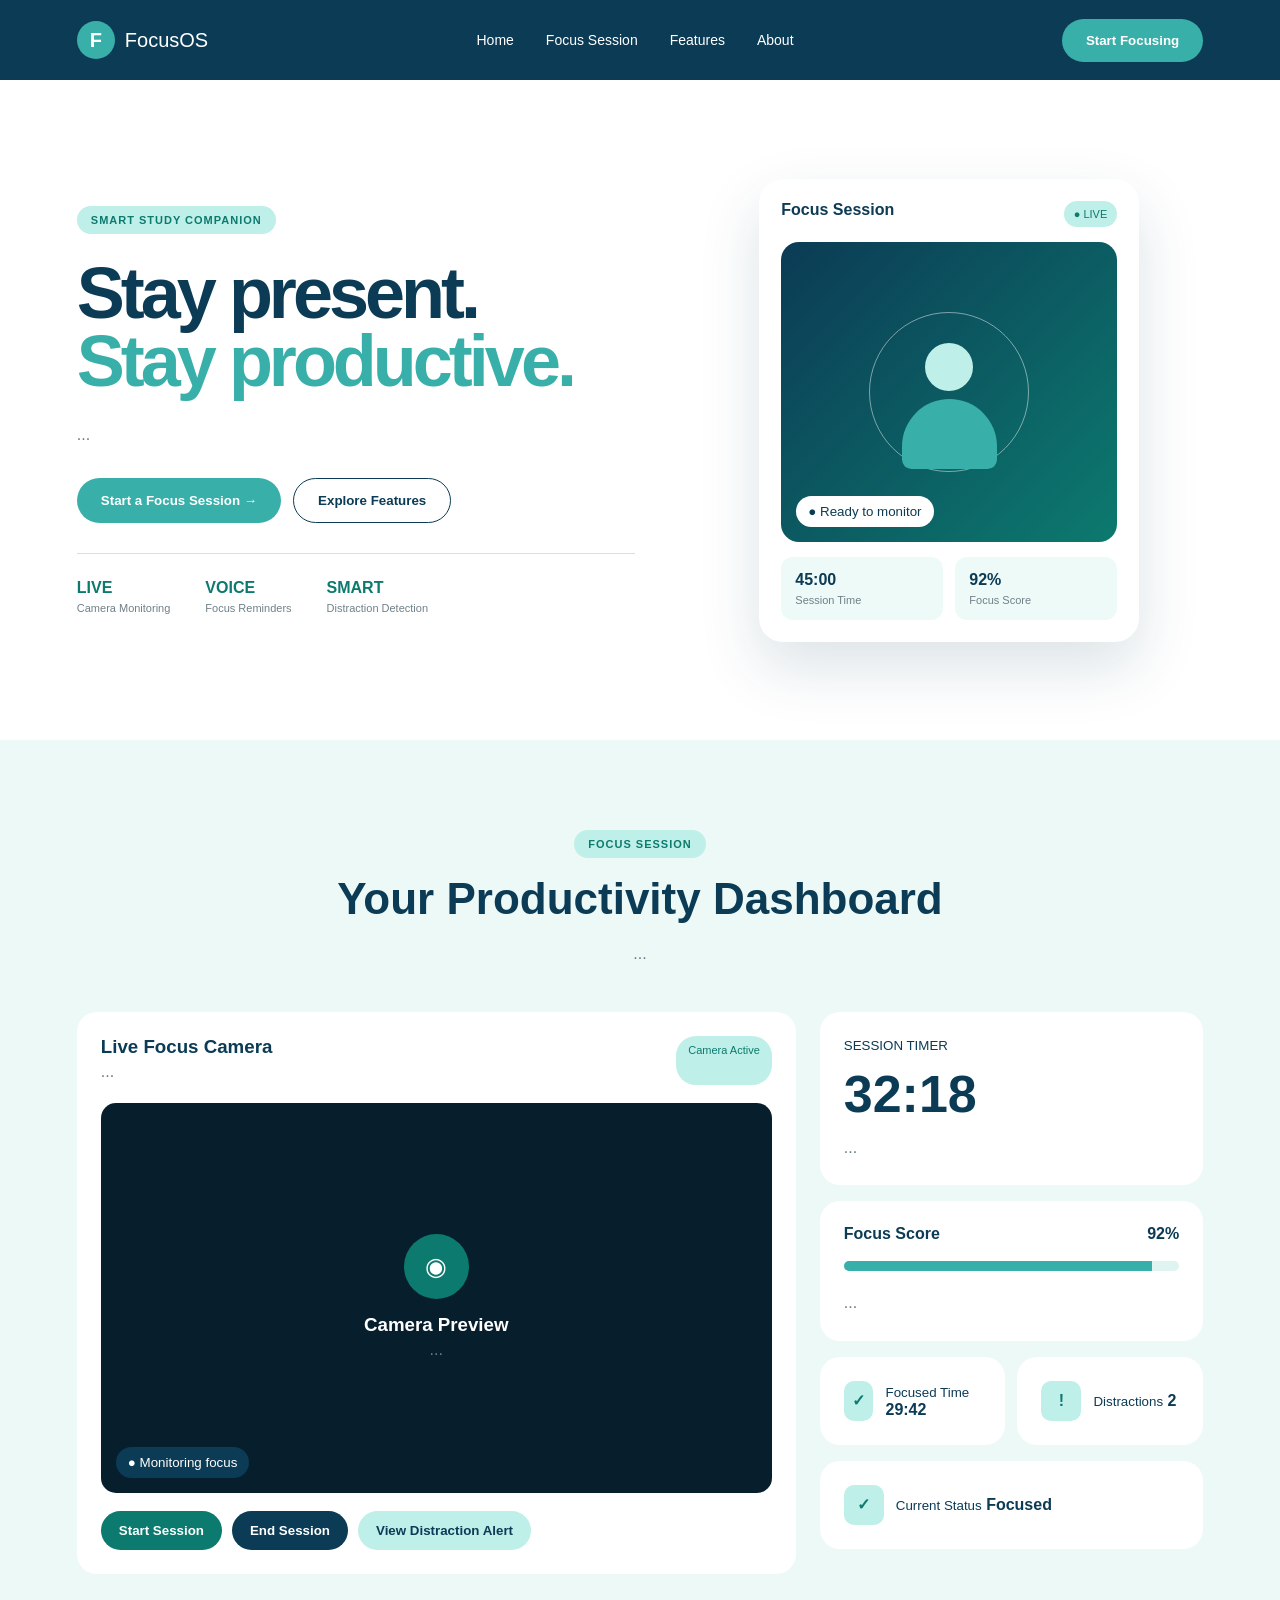
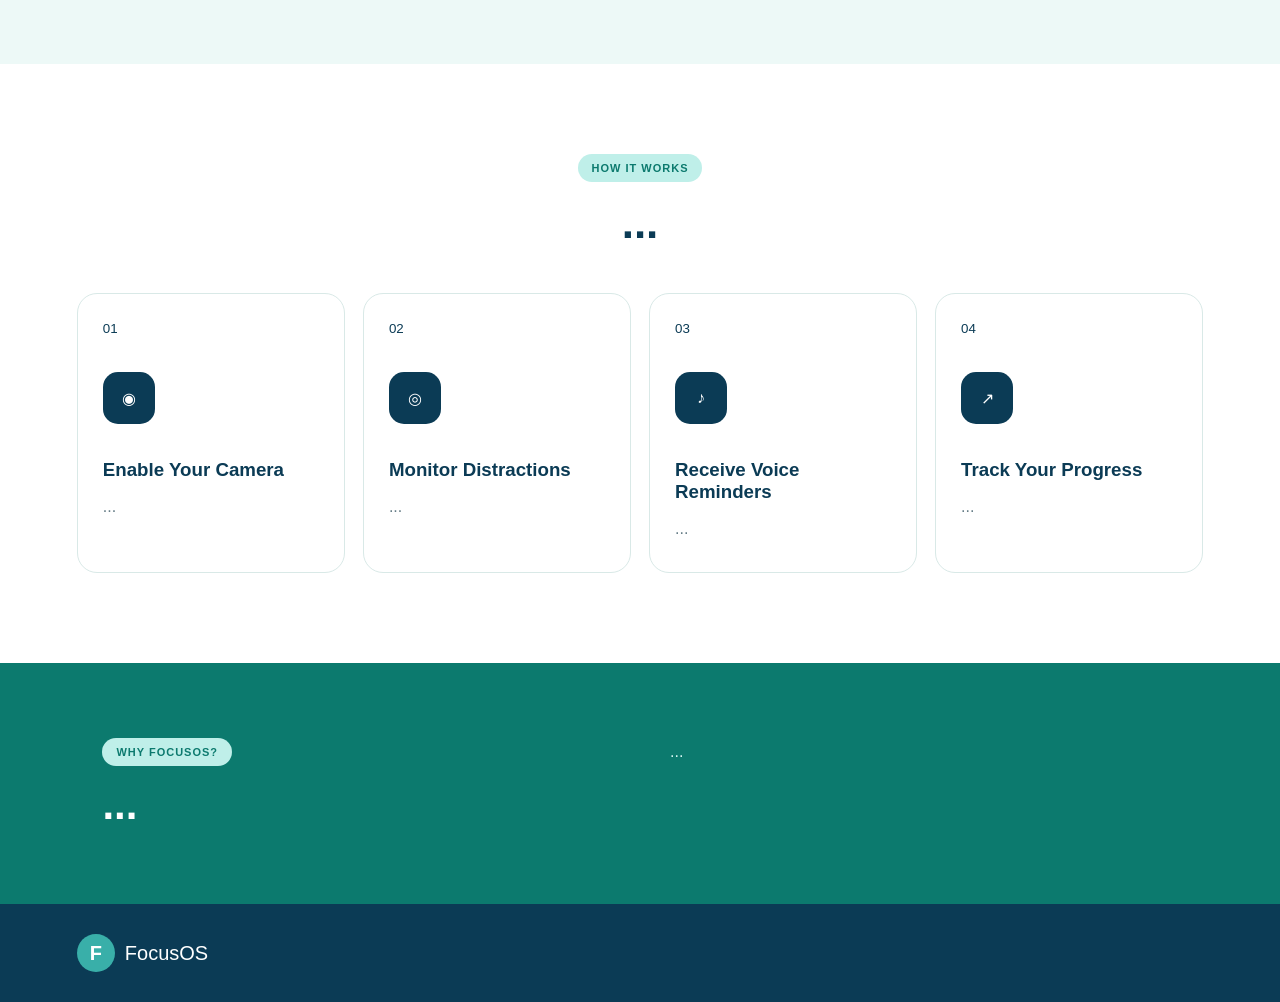
==== index.html @ e36669d1 "Add files via upload" ====
<!DOCTYPE html>
<html lang="en">
<head>
  <meta charset="UTF-8">
  <meta name="viewport" content="width=device-width, initial-scale=1.0">
  <title>FocusOS</title>
  <link rel="stylesheet" href="style.css">
</head>

<body>

<header>
  <div class="logo"><b>F</b><span>FocusOS</span></div>

  <nav>
    <a href="#home">Home</a>
    <a href="#session">Focus Session</a>
    <a href="#features">Features</a>
    <a href="#about">About</a>
  </nav>

  <button>Start Focusing</button>
</header>


<section class="hero" id="home">

  <div class="hero-text">
    <span class="tag">SMART STUDY COMPANION</span>

    <h1>
      Stay present.
      <em>Stay productive.</em>
    </h1>

    <p>...</p>

    <div class="buttons">
      <button>Start a Focus Session →</button>
      <button class="outline">Explore Features</button>
    </div>

    <div class="quick-info">
      <div><b>LIVE</b><span>Camera Monitoring</span></div>
      <div><b>VOICE</b><span>Focus Reminders</span></div>
      <div><b>SMART</b><span>Distraction Detection</span></div>
    </div>
  </div>


  <div class="preview">
    <div class="session-card">

      <div class="card-top">
        <b>Focus Session</b>
        <span>● LIVE</span>
      </div>

      <div class="fake-camera">
        <div class="person">
          <div class="head"></div>
          <div class="body"></div>
        </div>

        <small>● Ready to monitor</small>
      </div>

      <div class="results">
        <div><b>45:00</b><span>Session Time</span></div>
        <div><b>92%</b><span>Focus Score</span></div>
      </div>

    </div>
  </div>

</section>


<section class="session" id="session">

  <div class="title">
    <span class="tag">FOCUS SESSION</span>
    <h2>Your Productivity Dashboard</h2>
    <p>...</p>
  </div>


  <div class="dashboard">

    <div class="camera-box">

      <div class="camera-heading">
        <div>
          <h3>Live Focus Camera</h3>
          <p>...</p>
        </div>

        <span>Camera Active</span>
      </div>


      <div class="camera-screen">
        <div class="camera-icon">◉</div>
        <h3>Camera Preview</h3>
        <p>...</p>

        <small>● Monitoring focus</small>
      </div>


      <div class="camera-buttons">
        <button>Start Session</button>
        <button>End Session</button>
        <button>View Distraction Alert</button>
      </div>

    </div>


    <div class="stats">

      <div class="box timer">
        <small>SESSION TIMER</small>
        <strong>32:18</strong>
        <p>...</p>
      </div>


      <div class="box">
        <div class="score">
          <b>Focus Score</b>
          <b>92%</b>
        </div>

        <div class="bar"><span></span></div>

        <p>...</p>
      </div>


      <div class="mini-row">
        <div class="box mini">
          <span>✓</span>
          <div>
            <small>Focused Time</small>
            <b>29:42</b>
          </div>
        </div>

        <div class="box mini">
          <span>!</span>
          <div>
            <small>Distractions</small>
            <b>2</b>
          </div>
        </div>
      </div>


      <div class="box status">
        <span>✓</span>
        <div>
          <small>Current Status</small>
          <b>Focused</b>
        </div>
      </div>

    </div>

  </div>

</section>


<section class="features" id="features">

  <div class="title">
    <span class="tag">HOW IT WORKS</span>
    <h2>...</h2>
  </div>


  <div class="feature-grid">

    <article>
      <small>01</small>
      <span>◉</span>
      <h3>Enable Your Camera</h3>
      <p>...</p>
    </article>

    <article>
      <small>02</small>
      <span>◎</span>
      <h3>Monitor Distractions</h3>
      <p>...</p>
    </article>

    <article>
      <small>03</small>
      <span>♪</span>
      <h3>Receive Voice Reminders</h3>
      <p>...</p>
    </article>

    <article>
      <small>04</small>
      <span>↗</span>
      <h3>Track Your Progress</h3>
      <p>...</p>
    </article>

  </div>

</section>


<section class="why" id="about">
  <div>
    <span class="tag">WHY FOCUSOS?</span>
    <h2>...</h2>
  </div>

  <p>...</p>
</section>


<footer>
  <div class="logo"><b>F</b><span>FocusOS</span></div>
</footer>

</body>
</html>
---- style.css ----
*{
  box-sizing:border-box;
  margin:0;
  padding:0
}

body{
  font-family:Arial,sans-serif;
  color:#0B3B55;
  background:#fff
}

button{
  border:0;
  cursor:pointer;
  font-weight:bold
}

header{
  height:80px;
  padding:0 6%;
  background:#0B3B55;
  color:#fff;
  display:flex;
  align-items:center;
  justify-content:space-between
}

.logo{
  display:flex;
  align-items:center;
  gap:10px;
  font-size:20px
}

.logo b{
  width:38px;
  height:38px;
  border-radius:50%;
  background:#39AFA9;
  display:grid;
  place-items:center
}

nav{
  display:flex;
  gap:32px
}

nav a{
  color:#fff;
  text-decoration:none;
  font-size:14px
}

header button,
.buttons button{
  background:#39AFA9;
  color:#fff;
  padding:14px 24px;
  border-radius:30px
}

.hero{
  min-height:650px;
  padding:80px 6%;
  display:grid;
  grid-template-columns:1.1fr 1fr;
  align-items:center;
  gap:60px
}

.tag{
  display:inline-block;
  background:#BFEFE9;
  color:#0C7A6E;
  padding:8px 14px;
  border-radius:20px;
  font-size:11px;
  font-weight:bold;
  letter-spacing:1px
}

.hero h1{
  font-size:72px;
  line-height:.95;
  margin:25px 0;
  letter-spacing:-4px
}

.hero h1 em{
  color:#39AFA9;
  font-style:normal;
  display:block
}

p{
  color:#667d87;
  line-height:1.7
}

.buttons{
  display:flex;
  gap:12px;
  margin:30px 0
}

.buttons .outline{
  background:#fff;
  color:#0B3B55;
  border:1px solid #0B3B55
}

.quick-info{
  display:flex;
  gap:35px;
  border-top:1px solid #ddd;
  padding-top:25px
}

.quick-info div,
.results div{
  display:flex;
  flex-direction:column;
  gap:5px
}

.quick-info b{
  color:#0C7A6E
}

.quick-info span,
.results span{
  font-size:11px;
  color:#6f8088
}

.preview{
  display:grid;
  place-items:center;
  min-height:500px
}

.session-card{
  width:380px;
  padding:22px;
  background:#fff;
  border-radius:24px;
  box-shadow:0 25px 60px #0b3b5525
}

.card-top,
.score{
  display:flex;
  justify-content:space-between;
  margin-bottom:15px
}

.card-top span{
  background:#BFEFE9;
  color:#0C7A6E;
  padding:7px 10px;
  border-radius:20px;
  font-size:11px
}

.fake-camera{
  height:300px;
  border-radius:18px;
  background:linear-gradient(135deg,#0B3B55,#0C7A6E);
  display:grid;
  place-items:center;
  position:relative
}

.fake-camera small{
  position:absolute;
  bottom:15px;
  left:15px;
  background:#fff;
  padding:8px 12px;
  border-radius:20px
}

.person{
  width:160px;
  height:160px;
  border:1px solid #ffffff77;
  border-radius:50%;
  display:flex;
  flex-direction:column;
  align-items:center;
  padding-top:30px
}

.head{
  width:48px;
  height:48px;
  border-radius:50%;
  background:#BFEFE9
}

.body{
  width:95px;
  height:70px;
  margin-top:8px;
  background:#39AFA9;
  border-radius:50px 50px 10px 10px
}

.results{
  display:grid;
  grid-template-columns:1fr 1fr;
  gap:12px;
  margin-top:15px
}

.results div{
  background:#eefaf8;
  padding:14px;
  border-radius:12px
}

.session{
  background:#edf9f7;
  padding:90px 6%
}

.title{
  text-align:center;
  max-width:700px;
  margin:0 auto 45px
}

.title h2{
  font-size:44px;
  margin:16px 0
}

.dashboard{
  max-width:1200px;
  margin:auto;
  display:grid;
  grid-template-columns:1.5fr .8fr;
  gap:24px
}

.camera-box,
.box{
  background:#fff;
  border-radius:20px;
  padding:24px
}

.camera-heading{
  display:flex;
  justify-content:space-between;
  margin-bottom:18px
}

.camera-heading>span{
  background:#BFEFE9;
  color:#0C7A6E;
  padding:8px 12px;
  border-radius:20px;
  font-size:11px
}

.camera-screen{
  height:390px;
  border-radius:15px;
  background:#071f2c;
  color:#fff;
  display:flex;
  flex-direction:column;
  align-items:center;
  justify-content:center;
  position:relative
}

.camera-icon{
  width:65px;
  height:65px;
  border-radius:50%;
  background:#0C7A6E;
  display:grid;
  place-items:center;
  font-size:25px;
  margin-bottom:15px
}

.camera-screen small{
  position:absolute;
  bottom:15px;
  left:15px;
  background:#0b3b55;
  padding:8px 12px;
  border-radius:20px
}

.camera-buttons{
  display:flex;
  gap:10px;
  margin-top:18px
}

.camera-buttons button{
  padding:12px 18px;
  border-radius:25px;
  background:#0C7A6E;
  color:#fff
}

.camera-buttons button:nth-child(2){
  background:#0B3B55
}

.camera-buttons button:nth-child(3){
  background:#BFEFE9;
  color:#0B3B55
}

.stats{
  display:flex;
  flex-direction:column;
  gap:16px
}

.timer strong{
  display:block;
  font-size:52px;
  margin:10px 0
}

.bar{
  height:10px;
  background:#dff3f0;
  border-radius:20px;
  overflow:hidden;
  margin:18px 0
}

.bar span{
  display:block;
  width:92%;
  height:100%;
  background:#39AFA9
}

.mini-row{
  display:grid;
  grid-template-columns:1fr 1fr;
  gap:12px
}

.mini,
.status{
  display:flex;
  align-items:center;
  gap:12px
}

.mini>span,
.status>span{
  width:40px;
  height:40px;
  border-radius:10px;
  background:#BFEFE9;
  display:grid;
  place-items:center;
  color:#0C7A6E;
  font-weight:bold
}

.features{
  padding:90px 6%
}

.feature-grid{
  max-width:1200px;
  margin:auto;
  display:grid;
  grid-template-columns:repeat(4,1fr);
  gap:18px
}

article{
  min-height:280px;
  padding:25px;
  border:1px solid #d9e9e7;
  border-radius:20px
}

article>span{
  width:52px;
  height:52px;
  display:grid;
  place-items:center;
  margin:35px 0;
  border-radius:15px;
  background:#0B3B55;
  color:#fff
}

article h3{
  margin-bottom:12px
}

.why{
  padding:75px 8%;
  background:#0C7A6E;
  color:#fff;
  display:grid;
  grid-template-columns:1fr 1fr;
  gap:60px
}

.why h2{
  font-size:42px;
  margin-top:15px
}

.why p{
  color:#d5f6f2
}

footer{
  background:#0B3B55;
  color:#fff;
  padding:30px 6%
}

@media(max-width:900px){
  nav{display:none}
  .hero,.dashboard,.why{grid-template-columns:1fr}
  .feature-grid{grid-template-columns:1fr 1fr}
}

@media(max-width:600px){
  .hero h1{font-size:50px}
  .feature-grid,.mini-row{grid-template-columns:1fr}
  .quick-info{flex-direction:column}
}
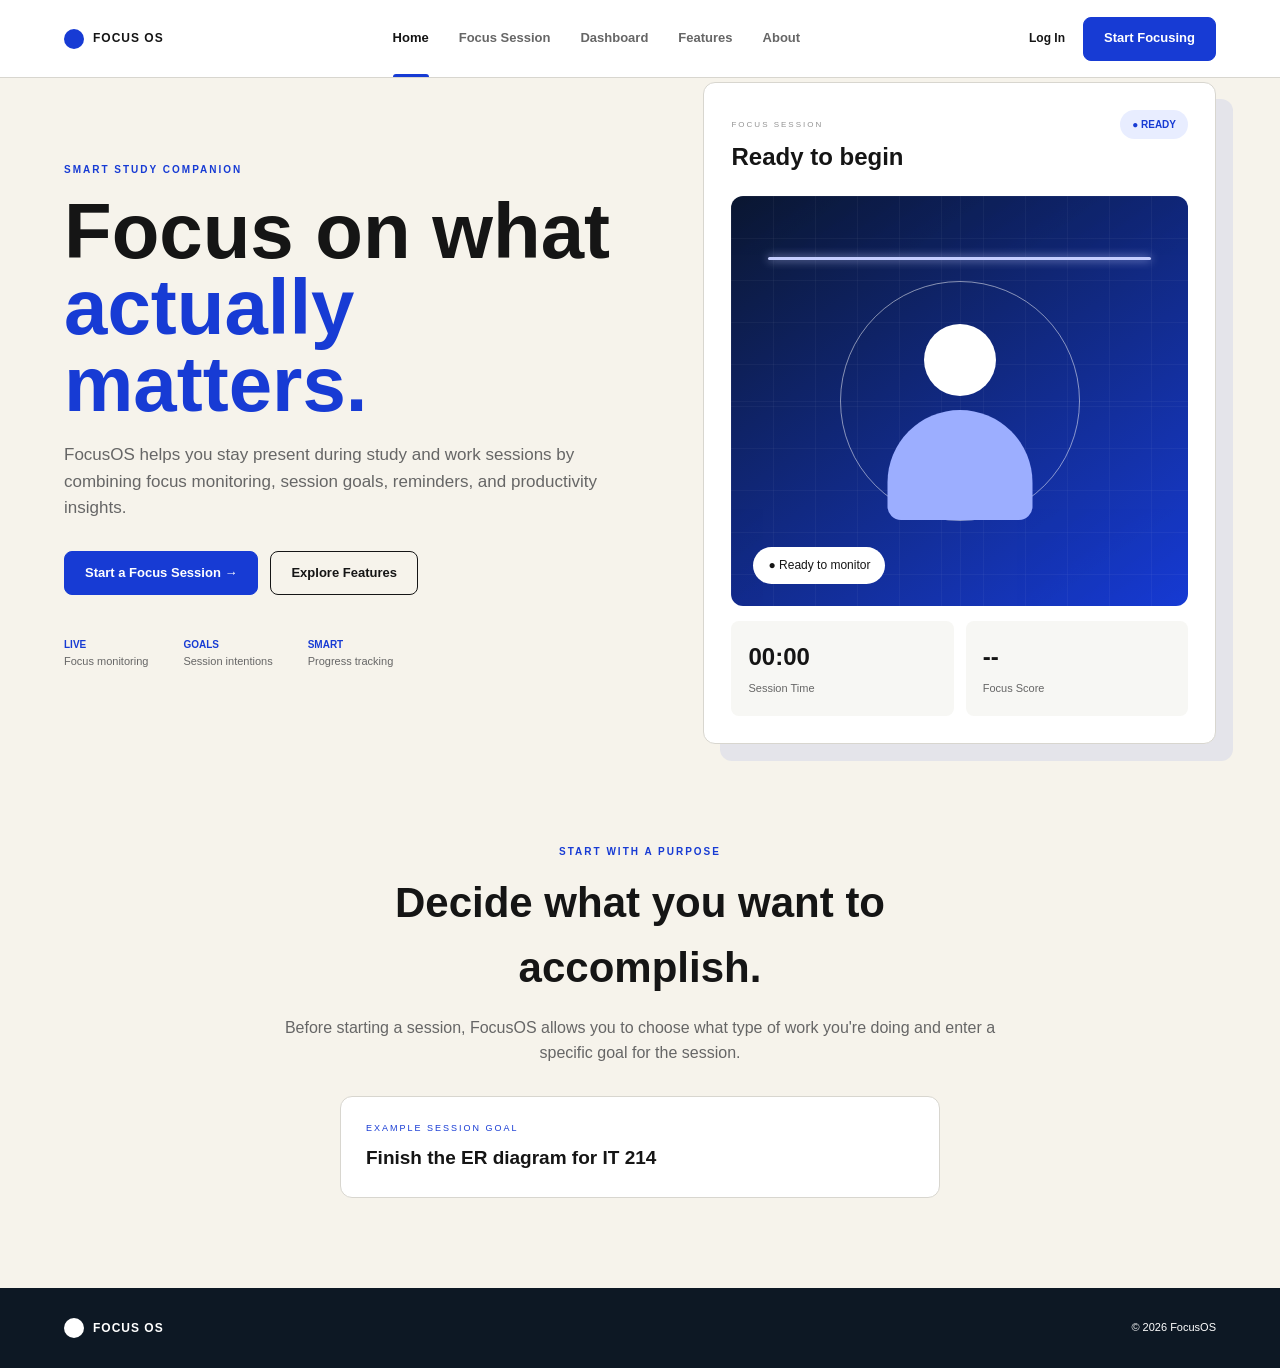
==== commit 7cb9d13e: "Add files via upload" ====
--- a/index.html
+++ b/index.html
@@ -1,232 +1,277 @@
 <!DOCTYPE html>
 <html lang="en">
+
 <head>
-  <meta charset="UTF-8">
-  <meta name="viewport" content="width=device-width, initial-scale=1.0">
-  <title>FocusOS</title>
-  <link rel="stylesheet" href="style.css">
+
+    <meta charset="UTF-8">
+
+    <meta name="viewport"
+          content="width=device-width, initial-scale=1.0">
+
+    <title>FocusOS | Home</title>
+
+    <link rel="stylesheet" href="style.css">
+
+    <script src="script.js" defer></script>
+
 </head>
 
+
 <body>
 
-<header>
-  <div class="logo"><b>F</b><span>FocusOS</span></div>
-
-  <nav>
-    <a href="#home">Home</a>
-    <a href="#session">Focus Session</a>
-    <a href="#features">Features</a>
-    <a href="#about">About</a>
-  </nav>
-
-  <button>Start Focusing</button>
+<header class="main-header">
+
+    <a href="index.html"
+       class="brand-logo">
+
+        <span class="logo-circle"></span>
+
+        <strong>
+            FOCUS OS
+        </strong>
+
+    </a>
+
+
+    <nav class="main-nav">
+
+        <a href="index.html"
+           class="active">
+            Home
+        </a>
+
+        <a href="session.html">
+            Focus Session
+        </a>
+
+        <a href="dashboard.html">
+            Dashboard
+        </a>
+
+        <a href="features.html">
+            Features
+        </a>
+
+        <a href="about.html">
+            About
+        </a>
+
+    </nav>
+
+
+    <div class="header-actions">
+
+        <a href="login.html"
+           class="login-link">
+            Log In
+        </a>
+
+        <a href="session.html"
+           class="button-primary">
+            Start Focusing
+        </a>
+
+    </div>
+
 </header>
 
 
-<section class="hero" id="home">
-
-  <div class="hero-text">
-    <span class="tag">SMART STUDY COMPANION</span>
-
-    <h1>
-      Stay present.
-      <em>Stay productive.</em>
-    </h1>
-
-    <p>...</p>
-
-    <div class="buttons">
-      <button>Start a Focus Session →</button>
-      <button class="outline">Explore Features</button>
+<main>
+
+    <section class="home-hero">
+
+        <div class="hero-copy">
+
+            <span class="eyebrow">
+                SMART STUDY COMPANION
+            </span>
+
+            <h1>
+                Focus on what
+                <em>actually matters.</em>
+            </h1>
+
+            <p>
+                FocusOS helps you stay present during
+                study and work sessions by combining
+                focus monitoring, session goals,
+                reminders, and productivity insights.
+            </p>
+
+
+            <div class="hero-actions">
+
+                <a href="session.html"
+                   class="button-primary">
+
+                    Start a Focus Session →
+
+                </a>
+
+
+                <a href="features.html"
+                   class="button-secondary">
+
+                    Explore Features
+
+                </a>
+
+            </div>
+
+
+            <div class="quick-benefits">
+
+                <div>
+                    <b>LIVE</b>
+                    <span>Focus monitoring</span>
+                </div>
+
+                <div>
+                    <b>GOALS</b>
+                    <span>Session intentions</span>
+                </div>
+
+                <div>
+                    <b>SMART</b>
+                    <span>Progress tracking</span>
+                </div>
+
+            </div>
+
+        </div>
+
+
+        <div class="home-preview-card">
+
+            <div class="preview-heading">
+
+                <div>
+
+                    <small>
+                        FOCUS SESSION
+                    </small>
+
+                    <h2>
+                        Ready to begin
+                    </h2>
+
+                </div>
+
+
+                <span class="status-pill">
+                    ● READY
+                </span>
+
+            </div>
+
+
+            <div class="focus-visual">
+
+                <div class="camera-grid"></div>
+
+                <div class="scanner-line"></div>
+
+
+                <div class="person-outline">
+
+                    <div class="person-head"></div>
+
+                    <div class="person-body"></div>
+
+                </div>
+
+
+                <div class="visual-status">
+                    ● Ready to monitor
+                </div>
+
+            </div>
+
+
+            <div class="preview-stats">
+
+                <div>
+
+                    <strong>
+                        00:00
+                    </strong>
+
+                    <span>
+                        Session Time
+                    </span>
+
+                </div>
+
+
+                <div>
+
+                    <strong>
+                        --
+                    </strong>
+
+                    <span>
+                        Focus Score
+                    </span>
+
+                </div>
+
+            </div>
+
+        </div>
+
+    </section>
+
+
+    <section class="content-section centered-section">
+
+        <span class="eyebrow">
+            START WITH A PURPOSE
+        </span>
+
+        <h2>
+            Decide what you want to accomplish.
+        </h2>
+
+        <p>
+            Before starting a session, FocusOS allows
+            you to choose what type of work you're doing
+            and enter a specific goal for the session.
+        </p>
+
+
+        <div class="goal-example">
+
+            <small>
+                EXAMPLE SESSION GOAL
+            </small>
+
+            <strong>
+                Finish the ER diagram for IT 214
+            </strong>
+
+        </div>
+
+    </section>
+
+</main>
+
+
+<footer class="site-footer">
+
+    <div class="brand-logo light-brand">
+
+        <span class="logo-circle"></span>
+
+        <strong>
+            FOCUS OS
+        </strong>
+
     </div>
 
-    <div class="quick-info">
-      <div><b>LIVE</b><span>Camera Monitoring</span></div>
-      <div><b>VOICE</b><span>Focus Reminders</span></div>
-      <div><b>SMART</b><span>Distraction Detection</span></div>
-    </div>
-  </div>
-
-
-  <div class="preview">
-    <div class="session-card">
-
-      <div class="card-top">
-        <b>Focus Session</b>
-        <span>● LIVE</span>
-      </div>
-
-      <div class="fake-camera">
-        <div class="person">
-          <div class="head"></div>
-          <div class="body"></div>
-        </div>
-
-        <small>● Ready to monitor</small>
-      </div>
-
-      <div class="results">
-        <div><b>45:00</b><span>Session Time</span></div>
-        <div><b>92%</b><span>Focus Score</span></div>
-      </div>
-
-    </div>
-  </div>
-
-</section>
-
-
-<section class="session" id="session">
-
-  <div class="title">
-    <span class="tag">FOCUS SESSION</span>
-    <h2>Your Productivity Dashboard</h2>
-    <p>...</p>
-  </div>
-
-
-  <div class="dashboard">
-
-    <div class="camera-box">
-
-      <div class="camera-heading">
-        <div>
-          <h3>Live Focus Camera</h3>
-          <p>...</p>
-        </div>
-
-        <span>Camera Active</span>
-      </div>
-
-
-      <div class="camera-screen">
-        <div class="camera-icon">◉</div>
-        <h3>Camera Preview</h3>
-        <p>...</p>
-
-        <small>● Monitoring focus</small>
-      </div>
-
-
-      <div class="camera-buttons">
-        <button>Start Session</button>
-        <button>End Session</button>
-        <button>View Distraction Alert</button>
-      </div>
-
-    </div>
-
-
-    <div class="stats">
-
-      <div class="box timer">
-        <small>SESSION TIMER</small>
-        <strong>32:18</strong>
-        <p>...</p>
-      </div>
-
-
-      <div class="box">
-        <div class="score">
-          <b>Focus Score</b>
-          <b>92%</b>
-        </div>
-
-        <div class="bar"><span></span></div>
-
-        <p>...</p>
-      </div>
-
-
-      <div class="mini-row">
-        <div class="box mini">
-          <span>✓</span>
-          <div>
-            <small>Focused Time</small>
-            <b>29:42</b>
-          </div>
-        </div>
-
-        <div class="box mini">
-          <span>!</span>
-          <div>
-            <small>Distractions</small>
-            <b>2</b>
-          </div>
-        </div>
-      </div>
-
-
-      <div class="box status">
-        <span>✓</span>
-        <div>
-          <small>Current Status</small>
-          <b>Focused</b>
-        </div>
-      </div>
-
-    </div>
-
-  </div>
-
-</section>
-
-
-<section class="features" id="features">
-
-  <div class="title">
-    <span class="tag">HOW IT WORKS</span>
-    <h2>...</h2>
-  </div>
-
-
-  <div class="feature-grid">
-
-    <article>
-      <small>01</small>
-      <span>◉</span>
-      <h3>Enable Your Camera</h3>
-      <p>...</p>
-    </article>
-
-    <article>
-      <small>02</small>
-      <span>◎</span>
-      <h3>Monitor Distractions</h3>
-      <p>...</p>
-    </article>
-
-    <article>
-      <small>03</small>
-      <span>♪</span>
-      <h3>Receive Voice Reminders</h3>
-      <p>...</p>
-    </article>
-
-    <article>
-      <small>04</small>
-      <span>↗</span>
-      <h3>Track Your Progress</h3>
-      <p>...</p>
-    </article>
-
-  </div>
-
-</section>
-
-
-<section class="why" id="about">
-  <div>
-    <span class="tag">WHY FOCUSOS?</span>
-    <h2>...</h2>
-  </div>
-
-  <p>...</p>
-</section>
-
-
-<footer>
-  <div class="logo"><b>F</b><span>FocusOS</span></div>
+    <span>
+        &copy; 2026 FocusOS
+    </span>
+
 </footer>
 
 </body>
--- a/style.css
+++ b/style.css
@@ -1,443 +1,1845 @@
-*{
-  box-sizing:border-box;
-  margin:0;
-  padding:0
-}
-
-body{
-  font-family:Arial,sans-serif;
-  color:#0B3B55;
-  background:#fff
-}
-
-button{
-  border:0;
-  cursor:pointer;
-  font-weight:bold
-}
-
-header{
-  height:80px;
-  padding:0 6%;
-  background:#0B3B55;
-  color:#fff;
-  display:flex;
-  align-items:center;
-  justify-content:space-between
-}
-
-.logo{
-  display:flex;
-  align-items:center;
-  gap:10px;
-  font-size:20px
-}
-
-.logo b{
-  width:38px;
-  height:38px;
-  border-radius:50%;
-  background:#39AFA9;
-  display:grid;
-  place-items:center
-}
-
-nav{
-  display:flex;
-  gap:32px
-}
-
-nav a{
-  color:#fff;
-  text-decoration:none;
-  font-size:14px
-}
-
-header button,
-.buttons button{
-  background:#39AFA9;
-  color:#fff;
-  padding:14px 24px;
-  border-radius:30px
-}
-
-.hero{
-  min-height:650px;
-  padding:80px 6%;
-  display:grid;
-  grid-template-columns:1.1fr 1fr;
-  align-items:center;
-  gap:60px
-}
-
-.tag{
-  display:inline-block;
-  background:#BFEFE9;
-  color:#0C7A6E;
-  padding:8px 14px;
-  border-radius:20px;
-  font-size:11px;
-  font-weight:bold;
-  letter-spacing:1px
-}
-
-.hero h1{
-  font-size:72px;
-  line-height:.95;
-  margin:25px 0;
-  letter-spacing:-4px
-}
-
-.hero h1 em{
-  color:#39AFA9;
-  font-style:normal;
-  display:block
-}
-
-p{
-  color:#667d87;
-  line-height:1.7
-}
-
-.buttons{
-  display:flex;
-  gap:12px;
-  margin:30px 0
-}
-
-.buttons .outline{
-  background:#fff;
-  color:#0B3B55;
-  border:1px solid #0B3B55
-}
-
-.quick-info{
-  display:flex;
-  gap:35px;
-  border-top:1px solid #ddd;
-  padding-top:25px
-}
-
-.quick-info div,
-.results div{
-  display:flex;
-  flex-direction:column;
-  gap:5px
-}
-
-.quick-info b{
-  color:#0C7A6E
-}
-
-.quick-info span,
-.results span{
-  font-size:11px;
-  color:#6f8088
-}
-
-.preview{
-  display:grid;
-  place-items:center;
-  min-height:500px
-}
-
-.session-card{
-  width:380px;
-  padding:22px;
-  background:#fff;
-  border-radius:24px;
-  box-shadow:0 25px 60px #0b3b5525
-}
-
-.card-top,
-.score{
-  display:flex;
-  justify-content:space-between;
-  margin-bottom:15px
-}
-
-.card-top span{
-  background:#BFEFE9;
-  color:#0C7A6E;
-  padding:7px 10px;
-  border-radius:20px;
-  font-size:11px
-}
-
-.fake-camera{
-  height:300px;
-  border-radius:18px;
-  background:linear-gradient(135deg,#0B3B55,#0C7A6E);
-  display:grid;
-  place-items:center;
-  position:relative
-}
-
-.fake-camera small{
-  position:absolute;
-  bottom:15px;
-  left:15px;
-  background:#fff;
-  padding:8px 12px;
-  border-radius:20px
-}
-
-.person{
-  width:160px;
-  height:160px;
-  border:1px solid #ffffff77;
-  border-radius:50%;
-  display:flex;
-  flex-direction:column;
-  align-items:center;
-  padding-top:30px
-}
-
-.head{
-  width:48px;
-  height:48px;
-  border-radius:50%;
-  background:#BFEFE9
-}
-
-.body{
-  width:95px;
-  height:70px;
-  margin-top:8px;
-  background:#39AFA9;
-  border-radius:50px 50px 10px 10px
-}
-
-.results{
-  display:grid;
-  grid-template-columns:1fr 1fr;
-  gap:12px;
-  margin-top:15px
-}
-
-.results div{
-  background:#eefaf8;
-  padding:14px;
-  border-radius:12px
-}
-
-.session{
-  background:#edf9f7;
-  padding:90px 6%
-}
-
-.title{
-  text-align:center;
-  max-width:700px;
-  margin:0 auto 45px
-}
-
-.title h2{
-  font-size:44px;
-  margin:16px 0
-}
-
-.dashboard{
-  max-width:1200px;
-  margin:auto;
-  display:grid;
-  grid-template-columns:1.5fr .8fr;
-  gap:24px
-}
-
-.camera-box,
-.box{
-  background:#fff;
-  border-radius:20px;
-  padding:24px
-}
-
-.camera-heading{
-  display:flex;
-  justify-content:space-between;
-  margin-bottom:18px
-}
-
-.camera-heading>span{
-  background:#BFEFE9;
-  color:#0C7A6E;
-  padding:8px 12px;
-  border-radius:20px;
-  font-size:11px
-}
-
-.camera-screen{
-  height:390px;
-  border-radius:15px;
-  background:#071f2c;
-  color:#fff;
-  display:flex;
-  flex-direction:column;
-  align-items:center;
-  justify-content:center;
-  position:relative
-}
-
-.camera-icon{
-  width:65px;
-  height:65px;
-  border-radius:50%;
-  background:#0C7A6E;
-  display:grid;
-  place-items:center;
-  font-size:25px;
-  margin-bottom:15px
-}
-
-.camera-screen small{
-  position:absolute;
-  bottom:15px;
-  left:15px;
-  background:#0b3b55;
-  padding:8px 12px;
-  border-radius:20px
-}
-
-.camera-buttons{
-  display:flex;
-  gap:10px;
-  margin-top:18px
-}
-
-.camera-buttons button{
-  padding:12px 18px;
-  border-radius:25px;
-  background:#0C7A6E;
-  color:#fff
-}
-
-.camera-buttons button:nth-child(2){
-  background:#0B3B55
-}
-
-.camera-buttons button:nth-child(3){
-  background:#BFEFE9;
-  color:#0B3B55
-}
-
-.stats{
-  display:flex;
-  flex-direction:column;
-  gap:16px
-}
-
-.timer strong{
-  display:block;
-  font-size:52px;
-  margin:10px 0
-}
-
-.bar{
-  height:10px;
-  background:#dff3f0;
-  border-radius:20px;
-  overflow:hidden;
-  margin:18px 0
-}
-
-.bar span{
-  display:block;
-  width:92%;
-  height:100%;
-  background:#39AFA9
-}
-
-.mini-row{
-  display:grid;
-  grid-template-columns:1fr 1fr;
-  gap:12px
-}
-
-.mini,
-.status{
-  display:flex;
-  align-items:center;
-  gap:12px
-}
-
-.mini>span,
-.status>span{
-  width:40px;
-  height:40px;
-  border-radius:10px;
-  background:#BFEFE9;
-  display:grid;
-  place-items:center;
-  color:#0C7A6E;
-  font-weight:bold
-}
-
-.features{
-  padding:90px 6%
-}
-
-.feature-grid{
-  max-width:1200px;
-  margin:auto;
-  display:grid;
-  grid-template-columns:repeat(4,1fr);
-  gap:18px
-}
-
-article{
-  min-height:280px;
-  padding:25px;
-  border:1px solid #d9e9e7;
-  border-radius:20px
-}
-
-article>span{
-  width:52px;
-  height:52px;
-  display:grid;
-  place-items:center;
-  margin:35px 0;
-  border-radius:15px;
-  background:#0B3B55;
-  color:#fff
-}
-
-article h3{
-  margin-bottom:12px
-}
-
-.why{
-  padding:75px 8%;
-  background:#0C7A6E;
-  color:#fff;
-  display:grid;
-  grid-template-columns:1fr 1fr;
-  gap:60px
-}
-
-.why h2{
-  font-size:42px;
-  margin-top:15px
-}
-
-.why p{
-  color:#d5f6f2
-}
-
-footer{
-  background:#0B3B55;
-  color:#fff;
-  padding:30px 6%
-}
-
-@media(max-width:900px){
-  nav{display:none}
-  .hero,.dashboard,.why{grid-template-columns:1fr}
-  .feature-grid{grid-template-columns:1fr 1fr}
-}
-
-@media(max-width:600px){
-  .hero h1{font-size:50px}
-  .feature-grid,.mini-row{grid-template-columns:1fr}
-  .quick-info{flex-direction:column}
+
+
+:root {
+
+    --blue: #173bd4;
+    --blue-dark: #102ba8;
+    --blue-light: #e8edff;
+
+    --navy: #0d1824;
+
+    --cream: #f6f3eb;
+    --white: #ffffff;
+
+    --black: #151515;
+
+    --gray-900: #343434;
+    --gray-700: #666666;
+    --gray-500: #929292;
+    --gray-300: #d8d6cf;
+    --gray-200: #e8e6df;
+    --gray-100: #f7f7f4;
+
+    --orange: #db7a35;
+
+    --radius-small: 8px;
+    --radius-medium: 12px;
+    --radius-large: 16px;
+
+    --page-width: 1200px;
+}
+
+
+/* RESET */
+
+* {
+    box-sizing: border-box;
+}
+
+html {
+    scroll-behavior: smooth;
+}
+
+body {
+    margin: 0;
+
+    background: var(--cream);
+
+    color: var(--black);
+
+    font-family:
+        Arial,
+        Helvetica,
+        sans-serif;
+
+    line-height: 1.55;
+}
+
+button,
+input,
+select {
+    font-family:
+        Arial,
+        Helvetica,
+        sans-serif;
+}
+
+a {
+    color: inherit;
+    text-decoration: none;
+}
+
+button {
+    cursor: pointer;
+}
+
+.hidden {
+    display: none !important;
+}
+
+
+/* BRAND */
+
+.brand-logo {
+    display: inline-flex;
+    align-items: center;
+
+    gap: 9px;
+
+    color: var(--black);
+
+    font-size: 12px;
+    font-weight: bold;
+
+    letter-spacing: 1px;
+}
+
+.logo-circle {
+    width: 20px;
+    height: 20px;
+
+    display: inline-block;
+
+    background: var(--blue);
+
+    border-radius: 50%;
+}
+
+.light-brand {
+    color: var(--white);
+}
+
+.light-brand .logo-circle {
+    background: var(--white);
+}
+
+
+/* HEADER */
+
+.main-header {
+    min-height: 78px;
+
+    padding: 0 5%;
+
+    display: grid;
+
+    grid-template-columns:
+        auto 1fr auto;
+
+    align-items: center;
+
+    gap: 35px;
+
+    background: var(--white);
+
+    border-bottom:
+        1px solid var(--gray-300);
+}
+
+.main-nav {
+    display: flex;
+    justify-content: center;
+
+    gap: 30px;
+}
+
+.main-nav a {
+    position: relative;
+
+    padding: 28px 0;
+
+    color: var(--gray-700);
+
+    font-size: 13px;
+    font-weight: 600;
+}
+
+.main-nav a:hover,
+.main-nav a.active {
+    color: var(--black);
+}
+
+.main-nav a.active::after {
+    content: "";
+
+    position: absolute;
+
+    left: 0;
+    right: 0;
+    bottom: 0;
+
+    height: 3px;
+
+    background: var(--blue);
+
+    border-radius:
+        3px 3px 0 0;
+}
+
+.header-actions {
+    display: flex;
+
+    align-items: center;
+
+    gap: 18px;
+}
+
+.login-link {
+    font-size: 12px;
+    font-weight: bold;
+}
+
+
+/* BUTTONS */
+
+.button-primary,
+.button-secondary,
+.button-light,
+.button-warning {
+    min-height: 44px;
+
+    padding: 0 20px;
+
+    display: inline-flex;
+
+    align-items: center;
+    justify-content: center;
+
+    border-radius: var(--radius-small);
+
+    font-size: 13px;
+    font-weight: 600;
+
+    transition: 0.2s ease;
+}
+
+.button-primary {
+    background: var(--blue);
+    color: var(--white);
+
+    border:
+        1px solid var(--blue);
+}
+
+.button-primary:hover {
+    background: var(--blue-dark);
+}
+
+.button-secondary {
+    background: transparent;
+    color: var(--black);
+
+    border:
+        1px solid var(--black);
+}
+
+.button-secondary:hover {
+    background: var(--black);
+    color: var(--white);
+}
+
+.button-light {
+    background: var(--white);
+    color: var(--blue);
+
+    border:
+        1px solid var(--white);
+}
+
+.button-light:hover {
+    background: var(--blue-light);
+}
+
+.button-warning {
+    background: #fff3e9;
+
+    color: #a45118;
+
+    border:
+        1px solid #edb98f;
+}
+
+.button-warning:hover {
+    background: #ffe5d0;
+}
+
+.full-button {
+    width: 100%;
+    margin-top: 24px;
+}
+
+
+/* TYPOGRAPHY */
+
+.eyebrow {
+    display: inline-block;
+
+    color: var(--blue);
+
+    font-size: 10px;
+    font-weight: 700;
+
+    letter-spacing: 2px;
+}
+
+.light-eyebrow {
+    color: #bdc7ff;
+}
+
+.page-heading h1,
+.about-intro h1 {
+    margin: 8px 0 12px;
+
+    font-size:
+        clamp(46px, 6vw, 68px);
+
+    line-height: 1;
+
+    font-weight: 700;
+}
+
+.page-heading p,
+.about-intro p {
+    max-width: 650px;
+
+    margin-bottom: 0;
+
+    color: var(--gray-700);
+
+    font-size: 16px;
+}
+
+
+/* HOME */
+
+.home-hero {
+    width:
+        min(90%, var(--page-width));
+
+    min-height: 670px;
+
+    margin: auto;
+
+    display: grid;
+
+    grid-template-columns:
+        1fr 0.9fr;
+
+    gap: 70px;
+
+    align-items: center;
+}
+
+.hero-copy h1 {
+    margin: 12px 0 20px;
+
+    font-size:
+        clamp(50px, 7vw, 78px);
+
+    line-height: 0.98;
+}
+
+.hero-copy h1 em {
+    display: block;
+
+    color: var(--blue);
+
+    font-style: normal;
+    font-weight: 700;
+}
+
+.hero-copy > p {
+    max-width: 590px;
+
+    color: var(--gray-700);
+
+    font-size: 17px;
+}
+
+.hero-actions {
+    display: flex;
+
+    gap: 12px;
+
+    margin-top: 30px;
+}
+
+.quick-benefits {
+    display: flex;
+
+    gap: 35px;
+
+    margin-top: 42px;
+}
+
+.quick-benefits div {
+    display: flex;
+    flex-direction: column;
+}
+
+.quick-benefits b {
+    color: var(--blue);
+
+    font-size: 10px;
+}
+
+.quick-benefits span {
+    color: var(--gray-700);
+
+    font-size: 11px;
+}
+
+
+/* HOME PREVIEW */
+
+.home-preview-card {
+    padding: 27px;
+
+    background: var(--white);
+
+    border:
+        1px solid var(--gray-300);
+
+    border-radius:
+        var(--radius-medium);
+
+    box-shadow:
+        17px 17px 0
+        rgba(23, 59, 212, 0.08);
+}
+
+.preview-heading {
+    display: flex;
+
+    justify-content: space-between;
+
+    align-items: start;
+
+    margin-bottom: 20px;
+}
+
+.preview-heading small,
+.card-heading small {
+    color: var(--gray-500);
+
+    font-size: 8px;
+
+    letter-spacing: 2px;
+}
+
+.preview-heading h2,
+.card-heading h2 {
+    margin: 4px 0 0;
+}
+
+.status-pill {
+    padding: 7px 12px;
+
+    background: var(--blue-light);
+
+    color: var(--blue);
+
+    border-radius: 22px;
+
+    font-size: 10px;
+    font-weight: 700;
+}
+
+
+/* CAMERA AREA */
+
+.focus-visual,
+.focus-camera {
+    position: relative;
+
+    height: 410px;
+
+    overflow: hidden;
+
+    background:
+        linear-gradient(
+            145deg,
+            #0b1731,
+            #173bd4
+        );
+
+    border-radius:
+        var(--radius-medium);
+}
+
+
+/* GRID */
+
+.camera-grid {
+    position: absolute;
+
+    inset: 0;
+
+    opacity: 0.22;
+
+    background-image:
+
+        linear-gradient(
+            rgba(255,255,255,0.18) 1px,
+            transparent 1px
+        ),
+
+        linear-gradient(
+            90deg,
+            rgba(255,255,255,0.18) 1px,
+            transparent 1px
+        );
+
+    background-size:
+        42px 42px;
+
+    z-index: 0;
+}
+
+.camera-grid::before {
+    content: "";
+
+    position: absolute;
+
+    left: 50%;
+    top: 0;
+
+    width: 1px;
+    height: 100%;
+
+    background:
+        rgba(255,255,255,0.18);
+}
+
+.camera-grid::after {
+    content: "";
+
+    position: absolute;
+
+    top: 50%;
+    left: 0;
+
+    width: 100%;
+    height: 1px;
+
+    background:
+        rgba(255,255,255,0.18);
+}
+
+
+/* PERSON */
+
+.person-outline {
+    position: absolute;
+
+    z-index: 1;
+
+    left: 50%;
+    top: 50%;
+
+    width: 240px;
+    height: 240px;
+
+    transform:
+        translate(-50%, -50%);
+
+    border:
+        1px solid
+        rgba(255,255,255,0.5);
+
+    border-radius: 50%;
+}
+
+.person-head {
+    position: absolute;
+
+    left: 50%;
+    top: 42px;
+
+    width: 72px;
+    height: 72px;
+
+    transform:
+        translateX(-50%);
+
+    background: var(--white);
+
+    border-radius: 50%;
+}
+
+.person-body {
+    position: absolute;
+
+    left: 50%;
+    bottom: 0;
+
+    width: 145px;
+    height: 110px;
+
+    transform:
+        translateX(-50%);
+
+    background: #9caeff;
+
+    border-radius:
+        75px 75px
+        14px 14px;
+}
+
+
+/* SCAN BAR */
+
+.scanner-line {
+    position: absolute;
+
+    z-index: 3;
+
+    left: 8%;
+
+    width: 84%;
+    height: 3px;
+
+    top: 15%;
+
+    background: #c5ceff;
+
+    border-radius: 5px;
+
+    box-shadow:
+        0 0 10px
+        rgba(197,206,255,0.9);
+
+    animation:
+        scannerMove
+        2.8s
+        ease-in-out
+        infinite alternate;
+}
+
+@keyframes scannerMove {
+
+    from {
+        top: 16%;
+    }
+
+    to {
+        top: 84%;
+    }
+}
+
+
+.visual-status {
+    position: absolute;
+
+    z-index: 4;
+
+    left: 22px;
+    bottom: 22px;
+
+    padding: 9px 15px;
+
+    background: var(--white);
+
+    color: var(--black);
+
+    border-radius: 22px;
+
+    font-size: 12px;
+}
+
+
+/* PREVIEW STATS */
+
+.preview-stats {
+    display: grid;
+
+    grid-template-columns:
+        1fr 1fr;
+
+    gap: 12px;
+
+    margin-top: 15px;
+}
+
+.preview-stats div {
+    padding: 17px;
+
+    background: var(--gray-100);
+
+    border-radius:
+        var(--radius-small);
+}
+
+.preview-stats strong {
+    display: block;
+
+    font-size: 24px;
+}
+
+.preview-stats span {
+    color: var(--gray-700);
+
+    font-size: 11px;
+}
+
+
+/* HOME CONTENT */
+
+.content-section {
+    padding: 90px 5%;
+}
+
+.centered-section {
+    max-width: 850px;
+
+    margin: auto;
+
+    text-align: center;
+}
+
+.centered-section h2 {
+    margin: 7px 0 15px;
+
+    font-size: 42px;
+}
+
+.centered-section p {
+    color: var(--gray-700);
+
+    font-size: 16px;
+}
+
+.goal-example {
+    max-width: 600px;
+
+    margin: 30px auto 0;
+
+    padding: 25px;
+
+    background: var(--white);
+
+    border:
+        1px solid var(--gray-300);
+
+    border-radius:
+        var(--radius-medium);
+
+    text-align: left;
+}
+
+.goal-example small {
+    display: block;
+
+    margin-bottom: 7px;
+
+    color: var(--blue);
+
+    font-size: 9px;
+
+    letter-spacing: 2px;
+}
+
+.goal-example strong {
+    font-size: 19px;
+}
+
+
+/* LOGIN */
+
+.login-page {
+    min-height: 100vh;
+}
+
+.login-layout {
+    min-height: 100vh;
+
+    display: grid;
+
+    grid-template-columns:
+        1.1fr 0.9fr;
+}
+
+.login-brand {
+    padding: 55px;
+
+    background: var(--blue);
+
+    color: var(--white);
+
+    display: flex;
+
+    flex-direction: column;
+
+    justify-content: space-between;
+}
+
+.login-message {
+    max-width: 620px;
+
+    margin-bottom: 80px;
+}
+
+.login-message h1 {
+    margin: 10px 0 20px;
+
+    font-size:
+        clamp(55px, 7vw, 85px);
+
+    line-height: 0.94;
+}
+
+.login-message p {
+    max-width: 570px;
+
+    color: #dce1ff;
+
+    font-size: 17px;
+}
+
+.login-panel {
+    display: flex;
+
+    align-items: center;
+
+    justify-content: center;
+
+    padding: 50px;
+}
+
+.login-card {
+    width: 100%;
+
+    max-width: 430px;
+}
+
+.login-card h2 {
+    margin: 6px 0;
+
+    font-size: 36px;
+}
+
+.login-card > p {
+    margin-bottom: 30px;
+
+    color: var(--gray-700);
+}
+
+.login-card label,
+.modal-card label {
+    display: block;
+
+    margin: 16px 0 6px;
+
+    font-size: 12px;
+    font-weight: 600;
+}
+
+.login-card input,
+.modal-card input,
+.modal-card select {
+    width: 100%;
+
+    min-height: 48px;
+
+    padding: 0 14px;
+
+    background: var(--white);
+
+    border:
+        1px solid var(--gray-300);
+
+    border-radius:
+        var(--radius-small);
+
+    outline: none;
+}
+
+.login-card input:focus,
+.modal-card input:focus,
+.modal-card select:focus {
+    border-color: var(--blue);
+}
+
+.login-options {
+    margin: 14px 0 22px;
+
+    display: flex;
+
+    justify-content: space-between;
+
+    font-size: 11px;
+}
+
+.remember-option {
+    margin: 0 !important;
+
+    display: flex !important;
+
+    align-items: center;
+
+    gap: 7px;
+}
+
+.remember-option input {
+    width: auto;
+
+    min-height: auto;
+}
+
+.login-options a,
+.signup-text a {
+    color: var(--blue);
+
+    font-weight: bold;
+}
+
+.signup-text {
+    margin-top: 22px;
+
+    text-align: center;
+
+    font-size: 11px;
+}
+
+
+/* SHARED PAGE WIDTH */
+
+.session-page,
+.standard-page {
+    width:
+        min(90%, var(--page-width));
+
+    margin: auto;
+
+    padding: 60px 0 90px;
+}
+
+
+/* GOAL BANNER */
+
+.goal-banner {
+    margin: 38px 0 22px;
+
+    padding: 23px 26px;
+
+    display: flex;
+
+    justify-content: space-between;
+
+    align-items: center;
+
+    gap: 20px;
+
+    background: var(--blue);
+
+    color: var(--white);
+
+    border-radius:
+        var(--radius-medium);
+}
+
+.goal-banner small {
+    color: #bdc8ff;
+
+    font-size: 9px;
+
+    letter-spacing: 2px;
+}
+
+.goal-banner h2 {
+    margin: 5px 0 0;
+
+    font-size: 22px;
+}
+
+
+/* SESSION */
+
+.session-layout {
+    display: grid;
+
+    grid-template-columns:
+        1.4fr 0.8fr;
+
+    gap: 20px;
+}
+
+.session-camera-card {
+    padding: 27px;
+
+    background: var(--white);
+
+    border:
+        1px solid var(--gray-300);
+
+    border-radius:
+        var(--radius-medium);
+}
+
+.card-heading {
+    display: flex;
+
+    justify-content: space-between;
+
+    align-items: start;
+
+    margin-bottom: 20px;
+}
+
+.card-heading h2 {
+    font-size: 24px;
+}
+
+.focus-camera {
+    height: 470px;
+}
+
+.session-buttons {
+    display: flex;
+
+    flex-wrap: wrap;
+
+    gap: 10px;
+
+    margin-top: 19px;
+}
+
+
+/* SESSION METRICS */
+
+.session-stat-grid {
+    display: grid;
+
+    grid-template-columns:
+        1fr 1fr;
+
+    gap: 13px;
+}
+
+.metric-card {
+    min-height: 145px;
+
+    padding: 22px;
+
+    background: var(--white);
+
+    border:
+        1px solid var(--gray-300);
+
+    border-radius:
+        var(--radius-medium);
+}
+
+.metric-card small {
+    color: var(--gray-500);
+
+    font-size: 9px;
+    font-weight: 600;
+
+    letter-spacing: 1.5px;
+}
+
+.metric-card strong {
+    display: block;
+
+    margin: 14px 0 4px;
+
+    font-size: 32px;
+}
+
+.metric-card span {
+    color: var(--gray-700);
+
+    font-size: 11px;
+}
+
+.wide-metric {
+    grid-column:
+        1 / -1;
+
+    background: var(--navy);
+
+    color: var(--white);
+
+    border-color: var(--navy);
+}
+
+.wide-metric small {
+    color: #a8b4c0;
+}
+
+
+/* MODAL */
+
+.modal {
+    position: fixed;
+
+    inset: 0;
+
+    z-index: 1000;
+
+    padding: 20px;
+
+    display: flex;
+
+    align-items: center;
+    justify-content: center;
+
+    background:
+        rgba(0, 0, 0, 0.52);
+}
+
+.modal-card {
+    position: relative;
+
+    width:
+        min(100%, 600px);
+
+    padding: 38px;
+
+    background: var(--cream);
+
+    border-top:
+        7px solid var(--blue);
+
+    border-radius:
+        var(--radius-medium);
+
+    box-shadow:
+        0 25px 70px
+        rgba(0, 0, 0, 0.25);
+}
+
+.modal-card h2 {
+    margin: 7px 0 10px;
+
+    font-size: 34px;
+}
+
+.modal-card > p {
+    color: var(--gray-700);
+
+    font-size: 15px;
+}
+
+.modal-close {
+    position: absolute;
+
+    z-index: 20;
+
+    top: 16px;
+    right: 16px;
+
+    width: 40px;
+    height: 40px;
+
+    padding: 0;
+
+    display: flex;
+
+    align-items: center;
+    justify-content: center;
+
+    background: transparent;
+
+    color: var(--black);
+
+    border: none;
+
+    border-radius: 50%;
+
+    font-size: 30px;
+
+    line-height: 1;
+}
+
+.modal-close:hover {
+    background: var(--gray-200);
+}
+
+
+/* ALERT */
+
+.toast-alert {
+    position: fixed;
+
+    z-index: 1200;
+
+    right: 25px;
+    bottom: 25px;
+
+    width:
+        min(90%, 450px);
+
+    padding: 20px;
+
+    display: flex;
+
+    justify-content: space-between;
+
+    gap: 15px;
+
+    background: var(--navy);
+
+    color: var(--white);
+
+    border-left:
+        5px solid var(--orange);
+
+    border-radius:
+        var(--radius-small);
+
+    box-shadow:
+        0 15px 40px
+        rgba(0,0,0,0.25);
+}
+
+.alert-label {
+    display: block;
+
+    margin-bottom: 6px;
+
+    color: #ffb983;
+
+    font-size: 8px;
+
+    letter-spacing: 2px;
+}
+
+.toast-alert p {
+    margin: 4px 0 0;
+
+    color: #d5dde4;
+
+    font-size: 12px;
+}
+
+.toast-alert button {
+    background: transparent;
+
+    color: var(--white);
+
+    border: none;
+
+    font-size: 22px;
+}
+
+
+/* DASHBOARD */
+
+.dashboard-page {
+    background: var(--cream);
+}
+
+.dashboard-topbar {
+    min-height: 64px;
+
+    padding: 0 24px;
+
+    display: grid;
+
+    grid-template-columns:
+        210px 1fr auto;
+
+    align-items: center;
+
+    background: var(--blue);
+
+    color: var(--white);
+}
+
+.topbar-label {
+    padding-left: 24px;
+
+    display: flex;
+
+    flex-direction: column;
+
+    border-left:
+        1px solid
+        rgba(255,255,255,0.22);
+}
+
+.topbar-label small {
+    color: #aeb9ff;
+
+    font-size: 8px;
+
+    letter-spacing: 2px;
+}
+
+.topbar-label span {
+    font-size: 10px;
+}
+
+.topbar-action {
+    padding: 8px 13px;
+
+    border:
+        1px solid
+        rgba(255,255,255,0.5);
+
+    border-radius:
+        var(--radius-small);
+
+    font-size: 10px;
+}
+
+.dashboard-shell {
+    min-height:
+        calc(100vh - 64px);
+
+    display: grid;
+
+    grid-template-columns:
+        210px 1fr;
+}
+
+.dashboard-sidebar {
+    padding: 35px 18px;
+
+    border-right:
+        1px solid var(--gray-300);
+}
+
+.dashboard-sidebar > small {
+    display: block;
+
+    margin: 0 12px 13px;
+
+    color: var(--gray-500);
+
+    font-size: 8px;
+
+    letter-spacing: 2px;
+}
+
+.sidebar-link {
+    display: block;
+
+    margin-bottom: 4px;
+
+    padding: 11px 13px;
+
+    color: var(--gray-900);
+
+    border-radius:
+        var(--radius-small);
+
+    font-size: 11px;
+
+    font-weight: bold;
+}
+
+.sidebar-link:hover,
+.sidebar-link.active {
+    background: var(--black);
+
+    color: var(--white);
+}
+
+.sidebar-bottom {
+    margin-top: 45px;
+
+    padding-top: 15px;
+
+    border-top:
+        1px solid var(--gray-300);
+}
+
+.dashboard-content {
+    width: 100%;
+
+    max-width: 1450px;
+
+    margin: auto;
+
+    padding: 45px;
+}
+
+.dashboard-title {
+    margin-bottom: 25px;
+
+    display: flex;
+
+    justify-content: space-between;
+
+    align-items: end;
+
+    gap: 25px;
+}
+
+.dashboard-title h1 {
+    margin: 5px 0;
+
+    font-size: 45px;
+
+    line-height: 1;
+}
+
+.dashboard-title p {
+    margin: 0;
+
+    color: var(--gray-700);
+}
+
+.period-buttons {
+    display: flex;
+
+    background: var(--white);
+
+    border:
+        1px solid var(--gray-300);
+
+    border-radius:
+        var(--radius-small);
+
+    overflow: hidden;
+}
+
+.period-button {
+    padding: 10px 14px;
+
+    background: var(--white);
+
+    border: 0;
+
+    border-right:
+        1px solid var(--gray-300);
+
+    font-size: 10px;
+}
+
+.period-button:last-child {
+    border-right: 0;
+}
+
+.period-button.active {
+    background: var(--black);
+
+    color: var(--white);
+}
+
+
+/* DASHBOARD METRICS */
+
+.dashboard-metrics {
+    display: grid;
+
+    grid-template-columns:
+        1.25fr 1fr 1fr;
+
+    gap: 15px;
+
+    margin-bottom: 16px;
+}
+
+.dashboard-metric {
+    min-height: 215px;
+
+    padding: 24px;
+
+    background: var(--white);
+
+    border:
+        1px solid var(--gray-300);
+
+    border-radius:
+        var(--radius-medium);
+}
+
+.dashboard-metric > small,
+.panel-title small {
+    color: var(--gray-500);
+
+    font-size: 8px;
+
+    font-weight: bold;
+
+    letter-spacing: 2px;
+}
+
+.score-circle {
+    width: 115px;
+    height: 115px;
+
+    margin: 18px 0;
+
+    display: flex;
+
+    align-items: center;
+    justify-content: center;
+
+    border:
+        9px solid var(--gray-200);
+
+    border-radius: 50%;
+}
+
+.score-circle strong {
+    font-size: 31px;
+}
+
+.dashboard-metric p {
+    color: var(--gray-700);
+
+    font-size: 11px;
+}
+
+.big-stat {
+    display: block;
+
+    margin: 23px 0 5px;
+
+    font-size: 40px;
+}
+
+.blank-chart {
+    height: 55px;
+
+    margin-top: 18px;
+
+    display: flex;
+
+    align-items: end;
+
+    gap: 6px;
+}
+
+.blank-chart span {
+    flex: 1;
+
+    background: var(--gray-200);
+
+    border-radius:
+        3px 3px 0 0;
+}
+
+.blank-chart span:nth-child(1) {
+    height: 14px;
+}
+
+.blank-chart span:nth-child(2) {
+    height: 23px;
+}
+
+.blank-chart span:nth-child(3) {
+    height: 18px;
+}
+
+.blank-chart span:nth-child(4) {
+    height: 30px;
+}
+
+.blank-chart span:nth-child(5) {
+    height: 23px;
+}
+
+.blank-chart span:nth-child(6) {
+    height: 37px;
+}
+
+.recovery-line {
+    height: 5px;
+
+    margin: 28px 0 8px;
+
+    background: var(--gray-200);
+
+    border-radius: 10px;
+}
+
+.recovery-line span {
+    display: block;
+
+    width: 0;
+
+    height: 100%;
+
+    background: var(--black);
+}
+
+
+/* DASHBOARD PANELS */
+
+.dashboard-panel {
+    margin-bottom: 16px;
+
+    background: var(--white);
+
+    border:
+        1px solid var(--gray-300);
+
+    border-radius:
+        var(--radius-medium);
+
+    overflow: hidden;
+}
+
+.panel-title {
+    padding: 23px;
+
+    display: flex;
+
+    justify-content: space-between;
+
+    align-items: center;
+}
+
+.panel-title h2 {
+    margin: 5px 0 0;
+}
+
+.panel-title > span {
+    color: var(--gray-500);
+
+    font-size: 9px;
+}
+
+.session-table-header {
+    padding: 14px 23px;
+
+    display: grid;
+
+    grid-template-columns:
+        1.2fr 2fr 0.8fr 0.9fr 0.6fr;
+
+    gap: 15px;
+
+    color: var(--gray-500);
+
+    border-top:
+        1px solid var(--gray-200);
+
+    border-bottom:
+        1px solid var(--gray-200);
+
+    font-size: 8px;
+
+    letter-spacing: 1px;
+}
+
+.empty-state {
+    padding: 55px 25px;
+
+    text-align: center;
+}
+
+.empty-icon {
+    width: 55px;
+    height: 55px;
+
+    margin: 0 auto 18px;
+
+    display: flex;
+
+    align-items: center;
+    justify-content: center;
+
+    background: var(--gray-100);
+
+    border-radius: 50%;
+
+    color: var(--blue);
+
+    font-size: 21px;
+}
+
+.empty-state h3 {
+    margin-bottom: 6px;
+}
+
+.empty-state p {
+    max-width: 470px;
+
+    margin: 0 auto 22px;
+
+    color: var(--gray-700);
+
+    font-size: 12px;
+}
+
+
+/* FEATURES / ABOUT */
+
+.feature-grid,
+.about-grid {
+    margin-top: 45px;
+
+    display: grid;
+
+    grid-template-columns:
+        1fr 1fr;
+
+    gap: 15px;
+}
+
+.feature-card,
+.about-grid article {
+    min-height: 255px;
+
+    padding: 30px;
+
+    background: var(--white);
+
+    border:
+        1px solid var(--gray-300);
+
+    border-radius:
+        var(--radius-medium);
+}
+
+.feature-number,
+.about-label {
+    color: var(--blue);
+
+    font-size: 8px;
+
+    font-weight: bold;
+
+    letter-spacing: 2px;
+}
+
+.feature-symbol {
+    margin: 32px 0;
+
+    color: var(--blue);
+
+    font-size: 38px;
+}
+
+.feature-card p,
+.about-grid p {
+    color: var(--gray-700);
+}
+
+
+/* FOOTER */
+
+.site-footer {
+    min-height: 80px;
+
+    padding: 0 5%;
+
+    display: flex;
+
+    align-items: center;
+    justify-content: space-between;
+
+    background: var(--navy);
+
+    color: var(--white);
+
+    font-size: 11px;
+}
+
+
+/* RESPONSIVE */
+
+@media (max-width: 1000px) {
+
+    .main-header {
+        grid-template-columns:
+            auto auto;
+
+        padding: 15px 5%;
+    }
+
+    .main-nav {
+        grid-column: 1 / -1;
+        grid-row: 2;
+
+        flex-wrap: wrap;
+
+        justify-content: flex-start;
+    }
+
+    .home-hero,
+    .session-layout,
+    .login-layout {
+        grid-template-columns: 1fr;
+    }
+
+    .dashboard-shell {
+        grid-template-columns: 1fr;
+    }
+
+    .dashboard-sidebar {
+        display: none;
+    }
+
+    .dashboard-metrics {
+        grid-template-columns: 1fr;
+    }
+}
+
+
+@media (max-width: 700px) {
+
+    .hero-actions,
+    .quick-benefits {
+        flex-direction: column;
+    }
+
+    .session-stat-grid,
+    .feature-grid,
+    .about-grid {
+        grid-template-columns: 1fr;
+    }
+
+    .wide-metric {
+        grid-column: auto;
+    }
+
+    .dashboard-topbar {
+        padding: 15px;
+
+        grid-template-columns: 1fr;
+
+        gap: 10px;
+    }
+
+    .topbar-label {
+        padding-left: 0;
+
+        border-left: 0;
+    }
+
+    .dashboard-content {
+        padding: 25px 15px;
+    }
+
+    .dashboard-title {
+        align-items: flex-start;
+
+        flex-direction: column;
+    }
+
+    .period-buttons {
+        width: 100%;
+    }
+
+    .period-button {
+        flex: 1;
+    }
+
+    .session-table-header {
+        display: none;
+    }
+
+    .login-brand {
+        min-height: 500px;
+
+        padding: 40px;
+    }
+
+    .login-panel {
+        padding: 45px 25px;
+    }
+
+    .goal-banner {
+        flex-direction: column;
+
+        align-items: flex-start;
+    }
 }
